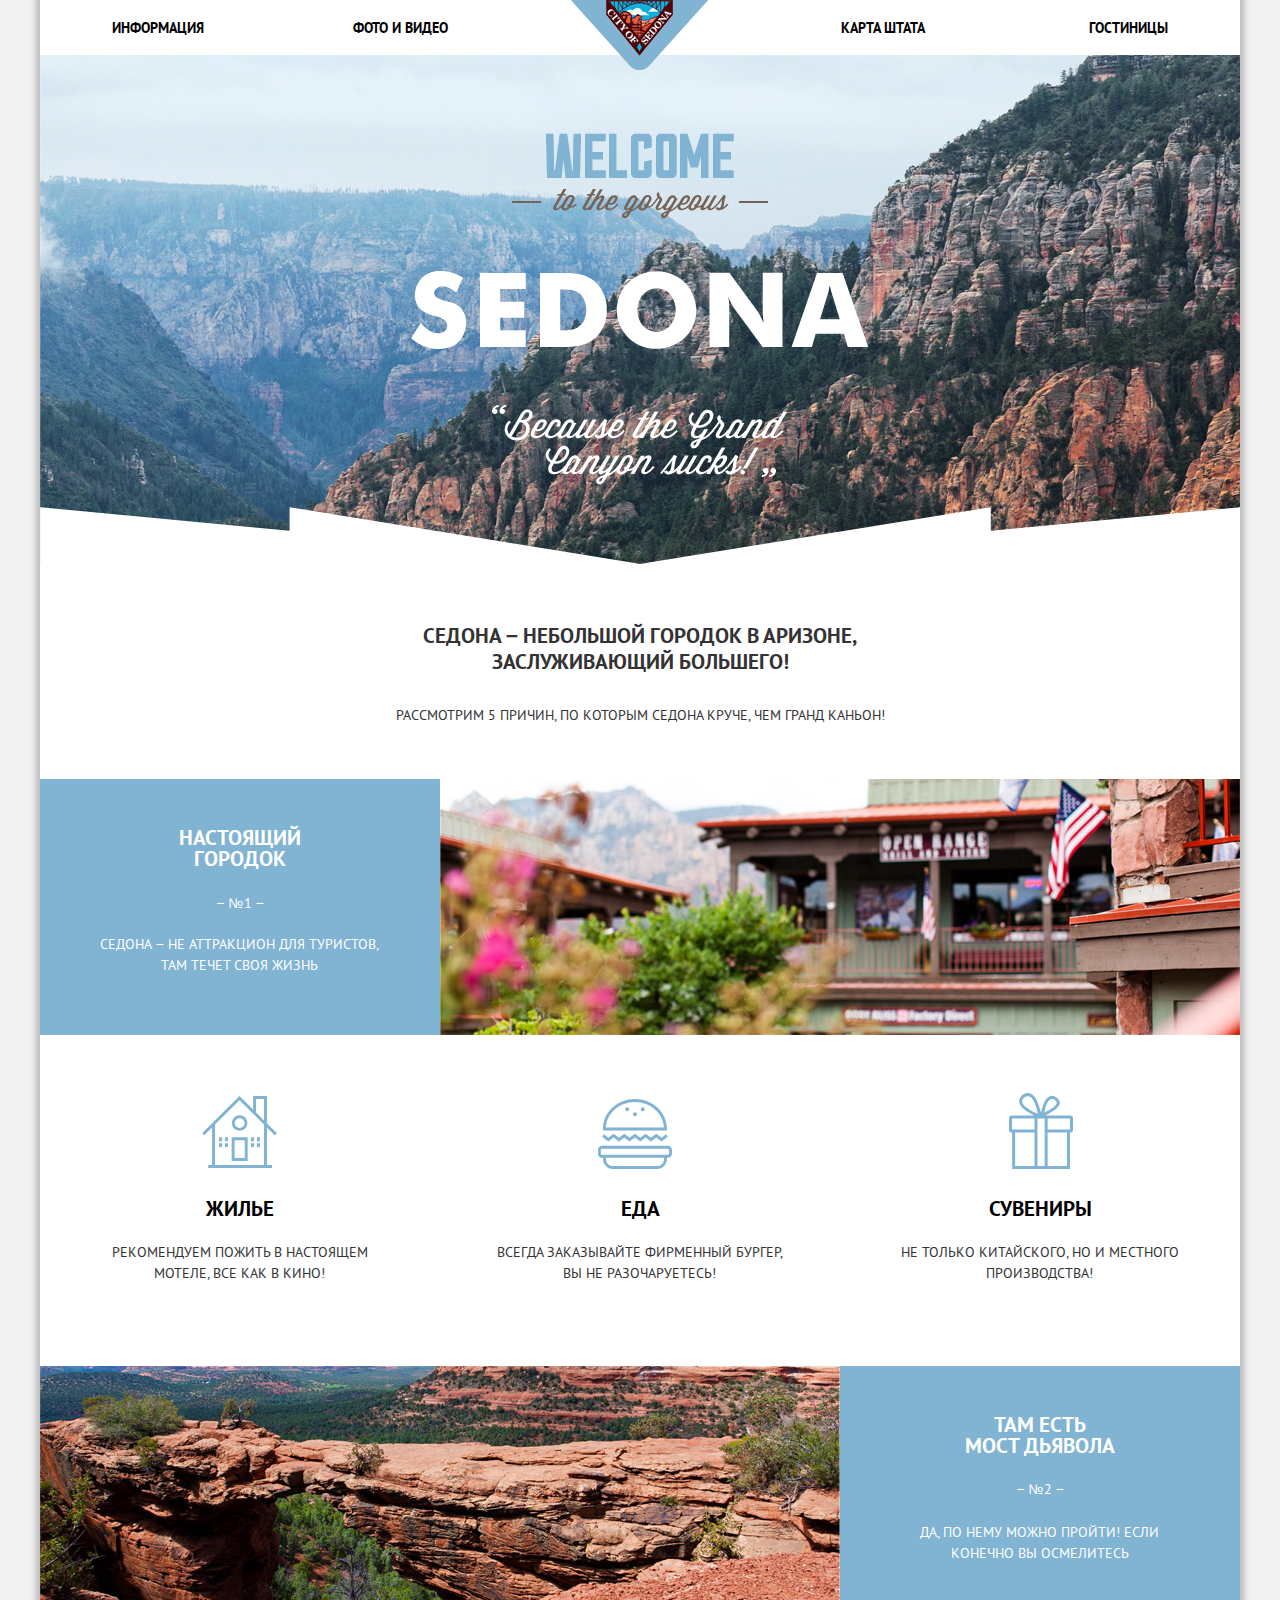
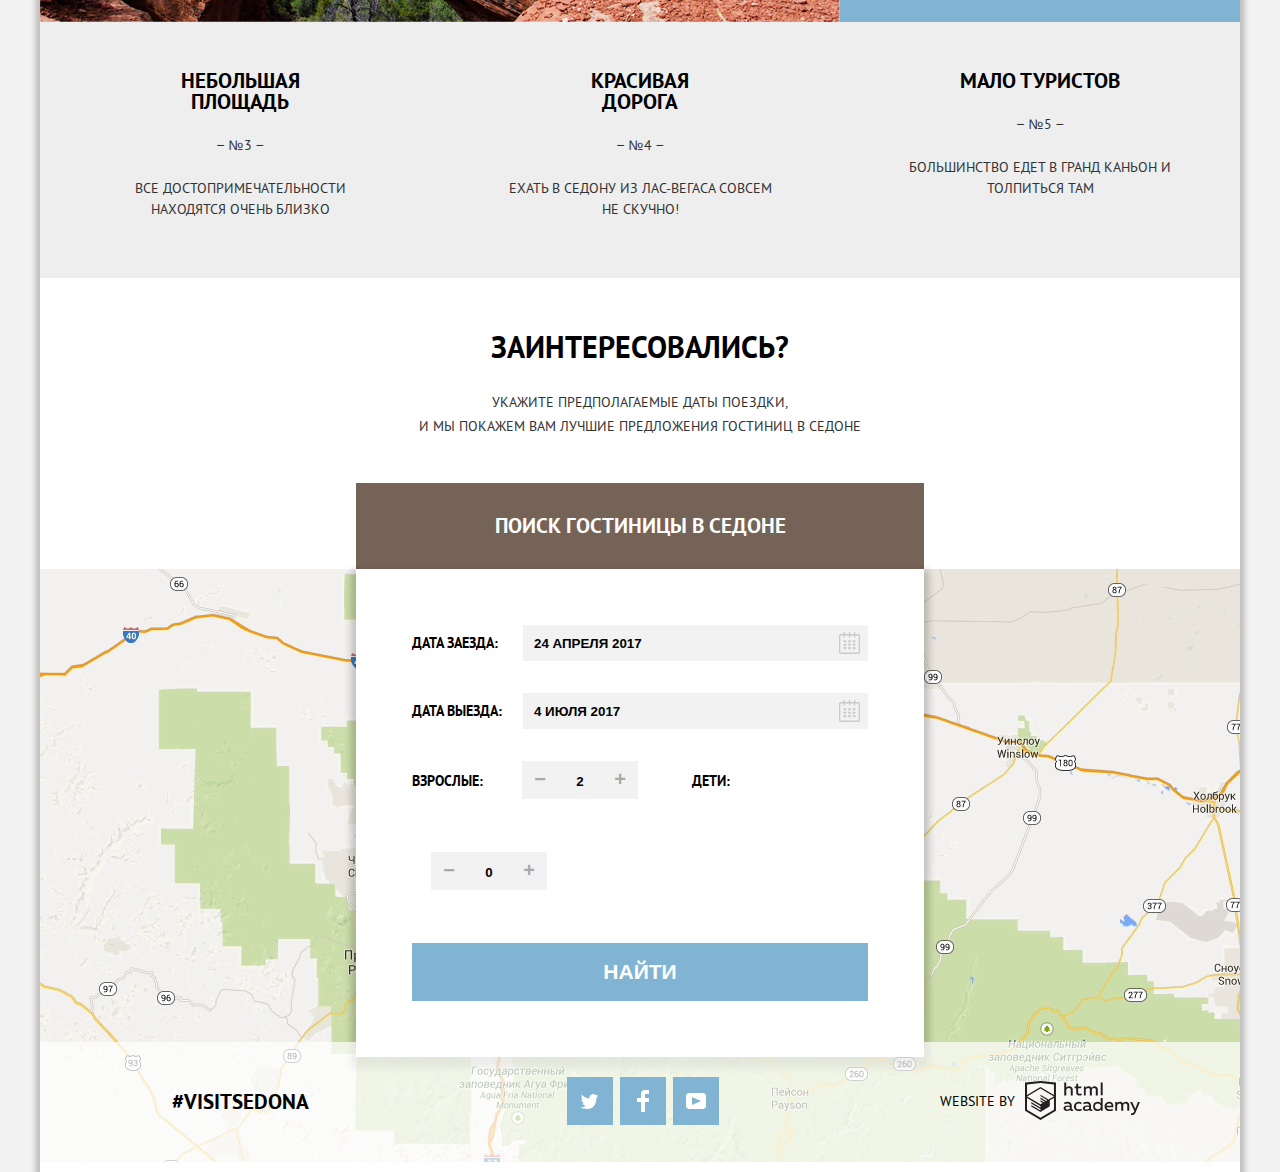
==== index.html @ 1b9cdab5 "Карта" ====
<!DOCTYPE html>
<html lang="ru">
    <head>
        <meta charset="utf-8">
        <title>HTML Academy: Седона</title>
        <link rel="stylesheet" type="text/css" href="css/normalize.css">
        <link rel="stylesheet" type="text/css" href="css/style.css">
    </head>
    <body>
        <div class="container">
            <header class="main-header">
                <div class="wraper">
                    <img src="img/logo.png" alt="Sedona" width="138" height="70">
                </div>
                <nav class="main-nav">
                    <ul class="nav-list">
        			    <li class="list-item"><a class="main-item" href="#">Информация</a></li>
        			    <li class="list-item"><a class="main-item" href="#">Фото и видео</a></li>
        			    <li class="list-item"><a class="main-item" href="#">Карта штата</a></li>
        			    <li class="list-item"><a class="main-item" href="hotels.html">Гостиницы</a></li>
        		    </ul>
        	    </nav>
            </header>
            <main class="main-content">
                <article class="welcome">
                    <h1 class="visually-hidden">Sedona</h1>      
                    <img src="img/welcome.png" alt="welcome" width="458" height="352">
                </article>
                <article class="advantage">                           
        	        <section class="sedona">
                        <h3 class="visually-hidden">Town</h3>    
        	            <b>Седона − небольшой городок в Аризоне, заслуживающий большего!</b>
        	            <p>Рассмотрим 5 причин, по которым Седона круче, чем Гранд Каньон!</p>
                    </section>
        	        <section class="advantage-item">
                        <div class="item-content town">
                            <h3 class="caption">Настоящий городок</h3>
        			        <span>− №1 −</span>
        			        <p>Седона − не аттракцион для туристов, там течет своя жизнь</p>
                        </div>
        			    <img src="img/town.jpg" alt="Настоящий городок" width="800" height="256">
                    </section>
                    <section class="advantage-service">
        			    <ul>
        				    <li class="service-item housing">
                                <h3 class="caption">Жилье</h3>
        					    <p>Рекомендуем пожить в настоящем мотеле, все как в кино!</p>
        				    </li>
        				    <li class="service-item food">
                                <h3 class="caption">Еда</h3>
        					    <p>Всегда заказывайте фирменный бургер, вы не разочаруетесь!</p>
        				    </li>
        				    <li class="service-item souvenir">
                                <h3 class="caption">Сувениры</h3>
        					    <p>Не только китайского, но и местного производства!</p>
        				    </li>
        			    </ul>
        		    </section>
                    <section class="advantage-item">
        			    <img src="img/advantage.jpg" alt="Мост дьявола" width="800" height="256">
                        <div class="item-content bridge">
        			        <h3 class="caption">Там есть<br>
                             мост дьявола</h3>
        			        <span>− №2 −</span>
        			        <p>Да, по нему можно пройти! Если конечно вы осмелитесь</p>
                        </div>
        		    </section>
                    <section class="advantages-list">
                        <ul class="advantages-list">
        			        <li class="item-content item-list">
        				        <h3 class="caption">Небольшая площадь</h3>
        				        <span>− №3 −</span>
        				        <p class="area">Все достопримечательности находятся очень близко</p>
        			        </li>
        			        <li class="item-content item-list">
        				        <h3 class="caption">Красивая дорога</h3>
        				        <span>− №4 −</span>
        				        <p class="road">Ехать в Седону из Лас-Вегаса совсем не скучно!</p>
        			        </li>
        			        <li class="item-content item-list">
        				        <h3 class="caption tourist">Мало туристов</h3>
        				        <span>− №5 −</span>
        				        <p>Большинство едет в Гранд Каньон и толпиться там</p>
        			        </li>
        		        </ul>
        	        </section>
                </article>
        	    <article class="form">
                    <section class="headline">
        	            <h2 class="title">Заинтересовались?</h2>
        		        <p class="form-description">Укажите предполагаемые даты поездки,<br>
                         и мы покажем вам лучшие предложения гостиниц в Седоне</p>
        		        <a href="#" class="btn btn-brown">Поиск гостиницы в Седоне</a>
                    </section>
                    <section class="map">
                        <h2 class="visually-hidden">Карта</h2>
                        <img src="img/map.jpg" alt="Карта Седоны" width="1200" height="593">
                        <iframe src="https://www.google.com/maps/embed?pb=!1m18!1m12!1m3!1d498362.2947334583!2d-111.98609752236113!3d34.85641045061852!2m3!1f0!2f0!3f0!3m2!1i1024!2i768!4f13.1!3m3!1m2!1s0x872da132f942b00d%3A0x5548c523fa6c8efd!2z0KHQtdC00L7QvdCwLCDQkNGA0LjQt9C-0L3QsCA4NjMzNiwg0KHQqNCQ!5e0!3m2!1sru!2sru!4v1504640515507" width="1200" height="593" frameborder="0" style="border:0" allowfullscreen></iframe>
                    </section>
                   <section class="form-search form-open">
        		        <form method="post" action="#">
        			        <p class="date date-on">
        				        <label for="date-on">Дата заезда: </label>
        				        <input class="field" type="text" name="date-on" id="date-on" placeholder="24 апреля 2017"> 
                                <button class="calendar"><span class="visually-hidden">Календарь</span></button>
        			        </p>
        			        <p class="date date-off">
        				        <label for="date-off">Дата выезда: </label>
        				        <input class="field" type="text" name="date-off" id="date-off" placeholder="4 июля 2017">
                                <button class="calendar"><span class="visually-hidden">Календарь</span></button>
        			        </p>
        			        <div class="form-people">
        				        <label for="grownups">Взрослые: </label>
                                <fieldset class="wraper-push">
                                    <button class="push" type="button">−</button>
        				            <input class="field" type="text" name="grownups" id="grownups" placeholder="2">
                                    <button class="push" type="button">+</button>
                                </fieldset>
        				        <label class="baby" for="children">Дети: </label>
                                <fieldset class="wraper-push push-child">
                                    <button class="push" type="button">−</button>
        				            <input class="field" type="text" name="children" id="children" placeholder="0">
                                    <button class="push" type="button">+</button>
                                </fieldset>
        			            <input class="btn btn-blue" type="submit" name="button" value="Найти">
                            </div>
        		        </form>
                    </section>
        	    </article>
            </main>
            <footer class="main-footer">
                <span class="visit">#VisitSedona</span>
            	<ul class="social">
            		<li><a href="#" class="social-item btn-tw"><span class="visually-hidden">Twitter</span></a></li>
            		<li><a href="#" class="social-item btn-fb"><span class="visually-hidden">Facebook</span></a></li>
            		<li><a href="#" class="social-item btn-yt"><span class="visually-hidden">Youtube</span></a></li>
            	</ul>
                <p class="academy">
        	        <span class="web">Website by</span>
        	        <a href="https://htmlacademy.ru/intensive/htmlcss"><span class="visually-hidden">HTML Academy</span></a>
                </p>
            </footer>
        </div>
        <script type="text/javascript" src="js/script.js"></script>
    </body>
</html>
---- css/style.css ----
@font-face { 
  font-family: "PT Sans"; 
  src: url("../fonts/ptsans.woff2") format("woff2"), url("../fonts/ptsans.woff") format("woff"); 
  font-weight: normal; 
  font-style: normal; 
}

@font-face { 
  font-family: "PT Sans"; 
  src: url("../fonts/ptsansbold.woff2") format("woff2"), url("../fonts/ptsansbold.woff") format("woff"); 
  font-weight: bold; 
  font-style: normal; 
}

@keyframes open{
	0% {transform: translateX(-2000px);}
	70% {transform: translateX(30px);}
	90% {transform: translateX(-10px);}
	100% {transform: translateX(0px);}
}

@keyframes shake{
	0%, 100% {transform: translateX(0px);}
	10%, 30%, 50%, 70%, 90% {transform: translateX(-10px);}
	20%, 40%, 60%, 80% {transform: translateX(10px);}
}

body {
	margin: 0;
	padding: 0;
	font-size: 14px;
	line-height: 21px;
	color: #333333;
	font-weight: normal;
	font-family: "PT Sans", "Arial", sans-serif;
	background-color: #f2f2f2;
	text-transform: uppercase;
}

.container {
	background-color: #ffffff;
	width: 1200px;
	margin: 0 auto;
	box-shadow: 0 0 5px 5px rgba(0, 1, 1, 0.2);
}

.title {
	font-size: 30px;
	line-height: 36px;
	color: #000000;
	font-weight: bold;
}

.caption {
	font-size: 21px;
	line-height: 21px;
	color: #000000;
	font-weight: bold;
}

.main-header {
	position: relative;
}

.main-header .wraper {
	position: absolute;
	left: 0;
	right: 0;
	margin: 0 auto;
	width: 138px;
	height: 70px;
	z-index: 1;
}

.main-nav .nav-list{
	display: flex;
	flex-wrap: wrap;
	list-style: none;
    font-weight: bold;
    margin: 0px;
    padding: 0 6%;
    line-height: 26px;
}

.main-nav li {
	width: 20%;
	height: 55px;
	display: flex;
	align-items: center;
	flex-shrink: 0;
}

.main-nav li:nth-child(1),
.main-nav li:nth-child(2) {
	justify-content: flex-start;
}

.main-nav li:nth-child(3),
.main-nav li:nth-child(4) {
	justify-content: flex-end;
}

.main-nav li:nth-child(2) {
	margin-right: 20%;
}

.list-item:nth-child(2) .main-item {
	padding-left: 30px;
}

.list-item:nth-child(3) .main-item {
	padding-right: 32px;
}

.main-nav a {
	color: #000000;
	text-decoration: none;
}

.main-nav a:hover {
	color: #81b3d2;
}

.main-nav a:focus {
	color: #b2b2b2;
}

.main-nav a:active {
	color: #9b8d84;
}

.welcome{
	background-image: url("../img/intro.jpg"); 
	background-repeat: no-repeat;
	background-position: 0 -55px;
	display: flex;
	justify-content: center;
	align-items: center;
	position: relative;
	width: 100%;
}

.welcome::after {
	content: "";
	width: 100%;
	height: 59px;
	background-image: url("../img/mask.png");
	background-repeat: no-repeat;
	position: absolute;
    top: 452px;
    left: 0px;
}

.welcome img {
	width: 458px;
	height: 352px;
	padding-top: 78px;
	padding-bottom: 79px;
}

.sedona {
	padding-top: 35px;
	padding-bottom: 37px;
	display: flex;
	flex-direction: column;
	justify-content: center;
	align-items: center;
}

.sedona b {
	font-size: 21px;
	line-height: 26px;
	padding-top: 24px;
	margin-bottom: 13px;
    width: 576px;
	text-align: center;
}

.sedona p {
	width: 576px;
	text-align: center;
	font-size: 14px;
	line-height: 26px;
}

.advantage-item {
	display: flex;
	justify-content: space-between;
}

.item-content {
	width: 314px;
	text-align: center;
	padding: 27px 43px;
}

.item-content .caption {
	width: 175px;	
	margin-left: auto;
	margin-right: auto;
}

.item-content .tourist {
	width: 160px;
}

.item-content p {
	width: 303px;
}

.town .caption {
	padding-bottom: 3px;
}

.town p {
    width: 301px;
    padding-top: 6px;
    padding-left: 6px;
}

.bridge .caption {
	padding-bottom: 2px;
}

.bridge p {
	padding-top: 8px;
	padding-left: 5px;
}

.advantage-service ul {
	display: flex;
	list-style: none;
	margin: 0px;
    padding: 0px;
    padding-bottom: 18px;
}	

.advantage-item {
    color: #ffffff;
    background-color: #81b3d2;
}

.advantage-item img {
	width: 800px;
	height: 256px;
}

.advantage-item .caption {
	color: #ffffff;
}

.advantages-list ul {
	list-style: none;
	margin: 0px;
    padding: 0px;
	display: flex;
	padding-bottom: 17px;
}

.advantages-list {
	background-color: #eeeeee;
}

.item-content .area{
    width: 280px;
    padding-left: 0px;
}

.item-content .road {
	width: 270px;
	padding-left: 0px;
}

.item-list h3{
    padding-bottom: 2px;
}

.item-list p {
	padding-top: 8px;
	margin-left: auto;
	margin-right: auto;
}

.service-item {
	width: 314px;
	text-align: center;
	padding-left: 43px;
	padding-right: 43px;
	padding-top: 142px;
	padding-bottom: 50px;
}

.service-item .caption {
	width: 153px;	
	margin-left: auto;
	margin-right: auto;
}

.service-item p {
	width: 303px;
	padding-top: 2px;
	padding-left: 5px;
}

.housing {
    background-image: url("../img/icon-1.svg");
    background-repeat: no-repeat;
    background-position: 162px 61px;
}

.food {
    background-image: url("../img/icon-3.svg");
    background-repeat: no-repeat;
    background-position: 158px 64px;
}

.souvenir {
    background-image: url("../img/icon-2.svg");
    background-repeat: no-repeat;
    background-position: 169px 58px;
}

.headline {
	width: 576px;
	margin: 0 auto;
	text-align: center;
	padding-top: 26px;
}

.headline p {
	line-height: 24px;
	margin-bottom: 45px;
}

.headline .btn-brown {
	font-size: 21px;
	line-height: 26px;
	display: inline-block;
	width: 568px;
	padding-top: 30px;
	padding-bottom: 30px;
}

.form {
	position: relative;
}

.form-search {
	position: absolute;
	width: 568px;
	top: 291px;
	left: 316px;
	background: #ffffff;
	box-shadow: 0 6px 7px 5px rgba(0, 1, 1, 0.2);
}

.form-search form {
	margin: 56px 56px;
}

.date {
	display: flex;
	justify-content: space-between;
	align-items: center;
	padding-bottom: 4px;
}

.form-search input[type="text"] {
	width: 345px;
	height: 36px;
	margin-right: 0px;
	padding-left: 11px;
	padding-right: 20px;
	margin-left: 15px;
	border: none;
	box-sizing:border-box;
}

.form-search .date-on {
	margin-bottom: 28px;
	position: relative;
}

.date-on input[type="text"] {
	margin-left: 19px;
}

.form-search .date-off {
	margin-bottom: 28px;
	position: relative;
}

.date .field {
	margin-left: 5px;
}

.wraper-push {
	display: inline-block;
	margin: 0;
	padding: 0;
	border: none;
	margin-left: 35px;
	background-color: #f2f2f2;
	height: 38px;
	margin-bottom: 53px;
}

.wraper-push input[type="text"] {
	width: 36px;
	padding: 0;
	margin: 0;
	text-align: center;
	box-sizing:border-box;
}

.push-child {
	margin-left: 19px;
}

.form-people .baby {
	margin-left: 50px;
}

.calendar {
	background-image: url("../img/calendar-gray.svg");
	background-repeat: no-repeat;
	background-color: transparent;
	border: none;
	width: 25px;
	height: 25px;
	position: absolute;
	top: 7px;
	right: 4px;
	outline: none;
	cursor: pointer;
}

.calendar:hover {
	background-image: url("../img/calendar.svg");
	background-repeat: no-repeat;
}

.calendar:focus,
.calendar:active {
	background-image: url("../img/calendar-blue.svg");
	background-repeat: no-repeat;
}

.wraper-push .push {
    background-color: transparent;
    border: none;
    font-weight: bold;
    font-size: 20px;
    color: #a9a9a9;
    width: 36px;
    height: 36px;
}

.form-people button:hover {
	color: #000000;
	cursor: pointer;
}

.form-people button:focus, 
.form-people button:active {
	color: #81b3d2;
}

.form-search .btn-blue {
	font-size: 21px;
	line-height: 26px;
	width: 100%;
	height: 58px;
	border: 1px solid #81b3d2;
}

.map {
	height: 473px;
	position: relative;
}

.map img {
	width: 1200px;
	height: 593px;
}

iframe {
	position: absolute;
	top: 0;
	left: 0;
}

.form-search label {
    color: #000000;
    font-weight: bold;
}

.form-search input::placeholder {
	color: #000000;
	text-transform: uppercase;
}

.btn {
	color: #ffffff;
	text-decoration: none;
	font-weight: bold;
	text-transform: uppercase;
}

.btn-brown {
	background-color: #766357;
}

.btn-brown:hover {
    background-color: #604e43;
}

.btn-brown:focus,
.btn-brown:active {
	background-color: #503e33;
    color: rgba(255, 255, 255, 0.5);
} 

.btn-blue {
	background-color: #81b3d2;
}

.btn-blue:hover {
	background-color: #669ec0;
	cursor: pointer;
}

.btn-blue:focus,
.btn-blue:active {
	background-color: #5496bd;
    color: rgba(255, 255, 255, 0.5);
}

.btn-fb:focus,
.btn-fb:active {
	background-image: url("../img/fb-icon-2.svg");
}

.btn-tw:focus,
.btn-tw:active {
	background-image: url("../img/twitter-2.svg");
}

.btn-yt:focus,
.btn-yt:active {
	background-image: url("../img/youtube-2.svg");
}

.field {
	color: #333333;
	font-weight: bold;
	background-color: #f2f2f2;
}

.field:hover {
	background-color: #ebebeb;
}

.field:focus,
.field:active {
	background-color: #ffffff;
	border: 1px solid #e5e5e5;
	outline: 0;
}

.form-open {
    animation-name: open;
    animation-duration: 0.6s;
}

.form-error {
	animation-name: shake;
    animation-duration: 0.6s;
}

.form-close {
	display: none;
}

.main-footer {
	display: flex;
	justify-content: space-between;
	align-items: center;
	position: relative;
	top: 0;
	left: 0;
	background-color: rgba(255, 255, 255, 0.7);
	padding-top: 25px;
	padding-bottom: 35px;
}

.main-footer .visit {
	color: #000000;
	font-weight: bold;
	font-size: 21px;
	line-height: 26px;
	padding-left: 132px;
}

.social {
	list-style: none;
    font-weight: bold;
    margin: 0px;
    padding: 0px;
	display: flex;
	justify-content: space-between;
	width: 152px;
	padding-left: 47px;
	padding-top: 5px;
}

.social-item {
	display: inline-block;
	width: 46px;
	height: 48px;
}

.social a{
    color: #ffffff;
	text-decoration: none;
	background-color: #81b3d2;
}

.social a:hover {
    background-color: #669ec0;
}

.social a:focus,
.social a:active {
	background-color: #5496bd;
    color: rgba(255, 255, 255, 0.5);
}

.btn-tw {
	background: #81b3d2 url("../img/twitter.svg") no-repeat 50% 50%;
}

.btn-fb {
	background: #81b3d2 url("../img/fb-icon.svg") no-repeat 50% 50%;
}

.btn-yt {
	background: #81b3d2 url("../img/youtube.svg") no-repeat 50% 50%;
}

.academy {
	display: flex;
	width: 211px;
	justify-content: flex-end;
	align-items: center;
	font-size: 14px;
	line-height: 26px;
	
	padding-right: 100px;
	padding-bottom: 1px;
}

.academy .web {
	font-weight: normal;
	color: #000000;
	
}

.academy a {
	display: block;
	width: 115px;
	height: 41px;
	background: url("../img/logo-htmlacademy.svg") no-repeat;
	margin-left: 10px;	
}

.academy a:hover {
	background: url("../img/logo-htmlacademy-blue.svg") no-repeat;
}

.academy a:focus,
.academy a:active {
	background: url("../img/logo-htmlacademy-gray.svg") no-repeat;
}

.visually-hidden {
	position: absolute;
	width: 1px;
	height: 1px;
	margin: -1px;
	border: 0;
	padding: 0;
	white-space: nowrap;
	clip-path: inset(100%);
	clip: rect(0 0 0 0);
	overflow: hidden;
}

/*Hotels*/

.main-nav .active {
    color: #766357;
}

.page .main {
	background-color: #fefefe;
}

.filtering {
	background-image: url("../img/filter.jpg");
	background-repeat: no-repeat;
	background-position: 0 -55px;
	width: 100%;
	padding-bottom: 10px;
}

.filtering-cost {
	width: 395px;
	padding-left: 7px;
}

.filter-item,
.filtering-cost {
	color: #ffffff;
	padding-top: 12px;
}

.filter-item {
	width: 240px;
	align-self: flex-start;

}

.filter-item h3,
.filtering-cost h3 {
	color: #ffffff;
	font-size: 16px;
	line-height: 21px;
}

.complex h3 {
	padding-left: 15px;
}

.filtering-cost h3 {
	padding-left: 6px;
    margin-bottom: 9px;
}

.filtering-price {
	position: relative;
	width: 316px;
	border: 2px solid #ffffff;
	height: 32px;
	margin-bottom: 20px;
	border-radius: 2px;
	font-size: 0;
}

.filtering-price::after {
	content: "";
	width: 2px;
	height: 24px;
	position: absolute;
	top: 50%;
	left: 50%;
	background: #ffffff;
	transform: translate(-50%, -50%);
}

.filtering-price .price-min,
.filtering-price .price-max {
	display: inline-block;
	vertical-align: top;
	font-size: 14px;
	line-height: 32px;
	padding-left: 65px;
	width: 90px;
	cursor: pointer;
}

.filtering-price .price-max {
	padding-left: 60px;
}

.filtering-price input {
	color: inherit;
	font: inherit;
	width: 50px;
	margin: 0;
	border: none;
	outline: 0;
	background: 0;
}

.filtering-range {
	width: 318px;
	position: relative;
	margin-bottom: 34px;
}

.filtering-range .range {
	height: 2px;
	background: rgba(255, 255, 255, 0.3);
}

.filtering-range .bar {
	width: 80%;
	height: 2px;
	background: #ffffff;
}

.range-btn {
	width: 4px;
	height: 4px;
	background: #ababab;
	border: 8px solid #ffffff;
	border-radius: 50%;
	position: absolute;
	top: -9px;
	cursor: pointer;
	box-shadow: 0 2px 1px 0 rgba(0, 1, 1, 0.2);
}

.btn-min {
	left: 0;
}

.btn-max {
    left: 80%;
}

.range-btn:hover {
	background: #ababab;
}

.range-btn:active,
.range-btn:focus {
    background: #ababab;
    transform: scale(1.2);
}

.filtering-btn {
	display: block;
	background-color: transparent;
	border: 2px solid #ffffff;
	padding: 7px 29px;
	border-radius: 2px;
	outline: 0;
	cursor: pointer;
	margin-left: 87px;
	margin-bottom: 0px;
	font-weight: normal;
	text-align: center;
	cursor: pointer;
}

.filtering-btn:hover {
	background-color: #ffffff;
	color: #000000;
}

.label-checkbox {
	position: relative;
	padding-left: 40px;
	cursor: pointer;
}

.label-checkbox input[type="checkbox"] + .indicator {
	position: absolute;
	top: 0;
	left: 0;
	width: 18px;
	height: 18px;
	border: 2px solid #ffffff;
	border-radius: 2px;
}

.label-checkbox input[type="checkbox"]:focus + .indicator {
	outline: thin dotted;
	outline: 5px auto -webkit-focus-ring-color;
}
 
.label-checkbox input[type="checkbox"]:checked + .indicator::before,
.label-checkbox input[type="checkbox"]:checked + .indicator::after {
	content: "";
	position: absolute;
	width: 15px;
	height: 4px;
	background: #ffffff;
	top: 8px;
	left: 1px;
}

.label-checkbox input[type="checkbox"]:checked + .indicator::before {
    transform: rotate(45deg);
    left: 0px;
    width: 11px;
    top: 9px;
}

.label-checkbox input[type="checkbox"]:checked + .indicator::after {
    transform: rotate(-45deg);
    left: 5px;
    width: 20px;
    top: 7px;
}

.label-checkbox input[type="checkbox"]:disabled + .indicator {
	border-color: rgba(255, 255, 255, 0.3);
}

.label-checkbox input[type="checkbox"]:checked:disabled + .indicator::after,
.label-checkbox input[type="checkbox"]:checked:disabled + .indicator::before {
	background: rgba(255, 255, 255, 0.3);
}

.filter-item ul {
	list-style: none;
	margin: 0px;
	padding: 0px;
}

.filter-item li {
	margin-bottom: 22px;
	margin-left: 2px;
	padding-top: 5px;
}

.filter-item .pool-checkbox,
.complex .hotel-checkbox {
	padding-top: 7px;
}

.filter-item .parking-checkbox,
.complex .motel-checkbox {
	padding-top: 4px;
}

.filter-item .wi-fi-checkbox,
.complex .apartment-checkbox {
	padding-top: 2px;
}

.complex li {
	margin-left: 20px;
}

.filtering-cost ul {
	list-style: none;
	margin: 0px;
	padding: 0px;
}

.filtering form {
	padding-left: 70px;
	display: flex;
}

.complex {
	padding-right: 255px;
}

.sorting {
	padding-left: 45px;
	display: flex;
	align-items: center;
}

.sorting-of-type {
	list-style: none;
	margin: 0px;
	padding: 0px;
	display: flex;
	width: 850px;   
}

.sorting-of-type li {
	display: flex;
	height: 85px;
	align-items: center;
	padding-top: 5px;
	justify-content: flex-start;
	
}

.sorting-of-type li:not(.sorting-arrows) {
	width: 80px;
}

.sorting-of-type .sorting-arrows {
	justify-content: flex-end;
	margin: 0 auto;
}

.sorting-of-type li:not(.active) {
	padding-top: 3px;
}

.sorting span {
	color: #000000;
}

.sorting .found {
	font-weight: bold;
	font-size: 21px;
	line-height: 26px;
}

.sorting:not(.found) {
	font-size: 12px;
	line-height: 18px;
}

.sorting .sort {
	padding-top: 2px;
	padding-right: 15px;
}

.sorting-arrows .up{
	position: relative;
	background-image: url("../img/icon-up-dir-gray.svg");
	background-repeat: no-repeat;
	width: 12px;
	height: 10px;
	left: 374px;
    border: none;
}

.sorting-arrows .down {
	position: relative;
	background-image: url("../img/icon-down-dir-gray.svg");
	background-repeat: no-repeat;
	width: 12px;
	height: 10px;
	left: 126px;
	border: none;
}

.sorting-arrows .up:hover {
    background: url("../img/icon-up-dir.svg") no-repeat;
    border: none;
}

.sorting-arrows .down:hover {
    background: url("../img/icon-down-dir.svg") no-repeat;
    border: none;
}

.sorting-arrows .up:focus,
.sorting-arrows .up:active {
    background: url("../img/icon-up-dir-blue.svg") no-repeat;
    border: none;
}

.sorting-arrows .down:focus,
.sorting-arrows .down:active {
	background: url("../img/icon-down-dir-blue.svg") no-repeat;
    border: none;
}

.sorting-arrows .active {
	background: url("../img/icon-down-dir-blue.svg") no-repeat;
}

.sorting-of-type a {
	text-decoration: none;
	color: #cacaca;
	border-bottom: 1px dashed #cacaca;
}

.sorting-of-type a:hover {
	color: #81b3d2;
	border-bottom: 1px dashed #81b3d2;
}

.sorting-of-type a:focus,
.sorting-of-type a:active {
	color: #000000;
	border-bottom: none;
}

.sorting-of-type .active {
	color: #81b3d2;
}

.sorting-arrows a:hover {
	color: #000000;
}

.sorting-arrows a:focus,
.sorting-arrows a:active {
	color: #81b3d2;
}

.sorting-arrows .active {
	color: #81b3d2;
}

.found {
	display: inline-block;
    margin: 0 auto;
}

.sort {
	display: inline-block;
    margin: 0 auto;
}

.sorting-arrows:last-child {
	padding-right: 70px;
}

.hotel {
	border-top: 1px solid #cacaca;
	display: flex;
	align-items: flex-start;
	justify-content: flex-start;
	padding: 0 70px;
	padding-top: 30px;
	padding-bottom: 26px;
}

.hotel .wraper-img {
	height: 90px;
	overflow: hidden;
	padding-left: 1px;
}

.hotel img {
	height: 100%;
}

.hotels {
	display: flex;
	flex-direction: column;
}

.hotels .hotels-villas {
	border-bottom: 1px solid #cacaca;
}

.hotels-btn {
	margin: 0;
	padding: 0;
	margin-top: 14px;
}

.hotels-btn .btn {
	padding: 5px 17px;
}

.hotels-btn .btn-brown {
	margin-left: 2px;
}

.title a {
	color: #000000;
	text-decoration: none;
}

.title a:hover {
	color: #81b3d2;
}

.title a:focus,
.title a:active {
	color: #b2b2b2;
}

.hotels .rating {
	background-color: #f2f2f2;
}

.hotel .title {
	font-size: 21px;
	line-height: 18px;
	margin: 0;
	padding: 0;
	margin-bottom: 7px;
}

.hotel td {
	width: 110px;
}

.parameter {
	width: 363px;
	margin-left: 30px;
}

.score {
	display: flex;
	flex-direction: column;
	align-items: flex-end;
	margin-left: auto;
}

.stars span {
	display: inline-block;
	width: 20px;
	height: 17px;
	background-image: url("../img/star.svg");
	background-repeat: no-repeat;
	margin-bottom: 40px;
}

.score .rating {
    padding: 5px 14px;
}
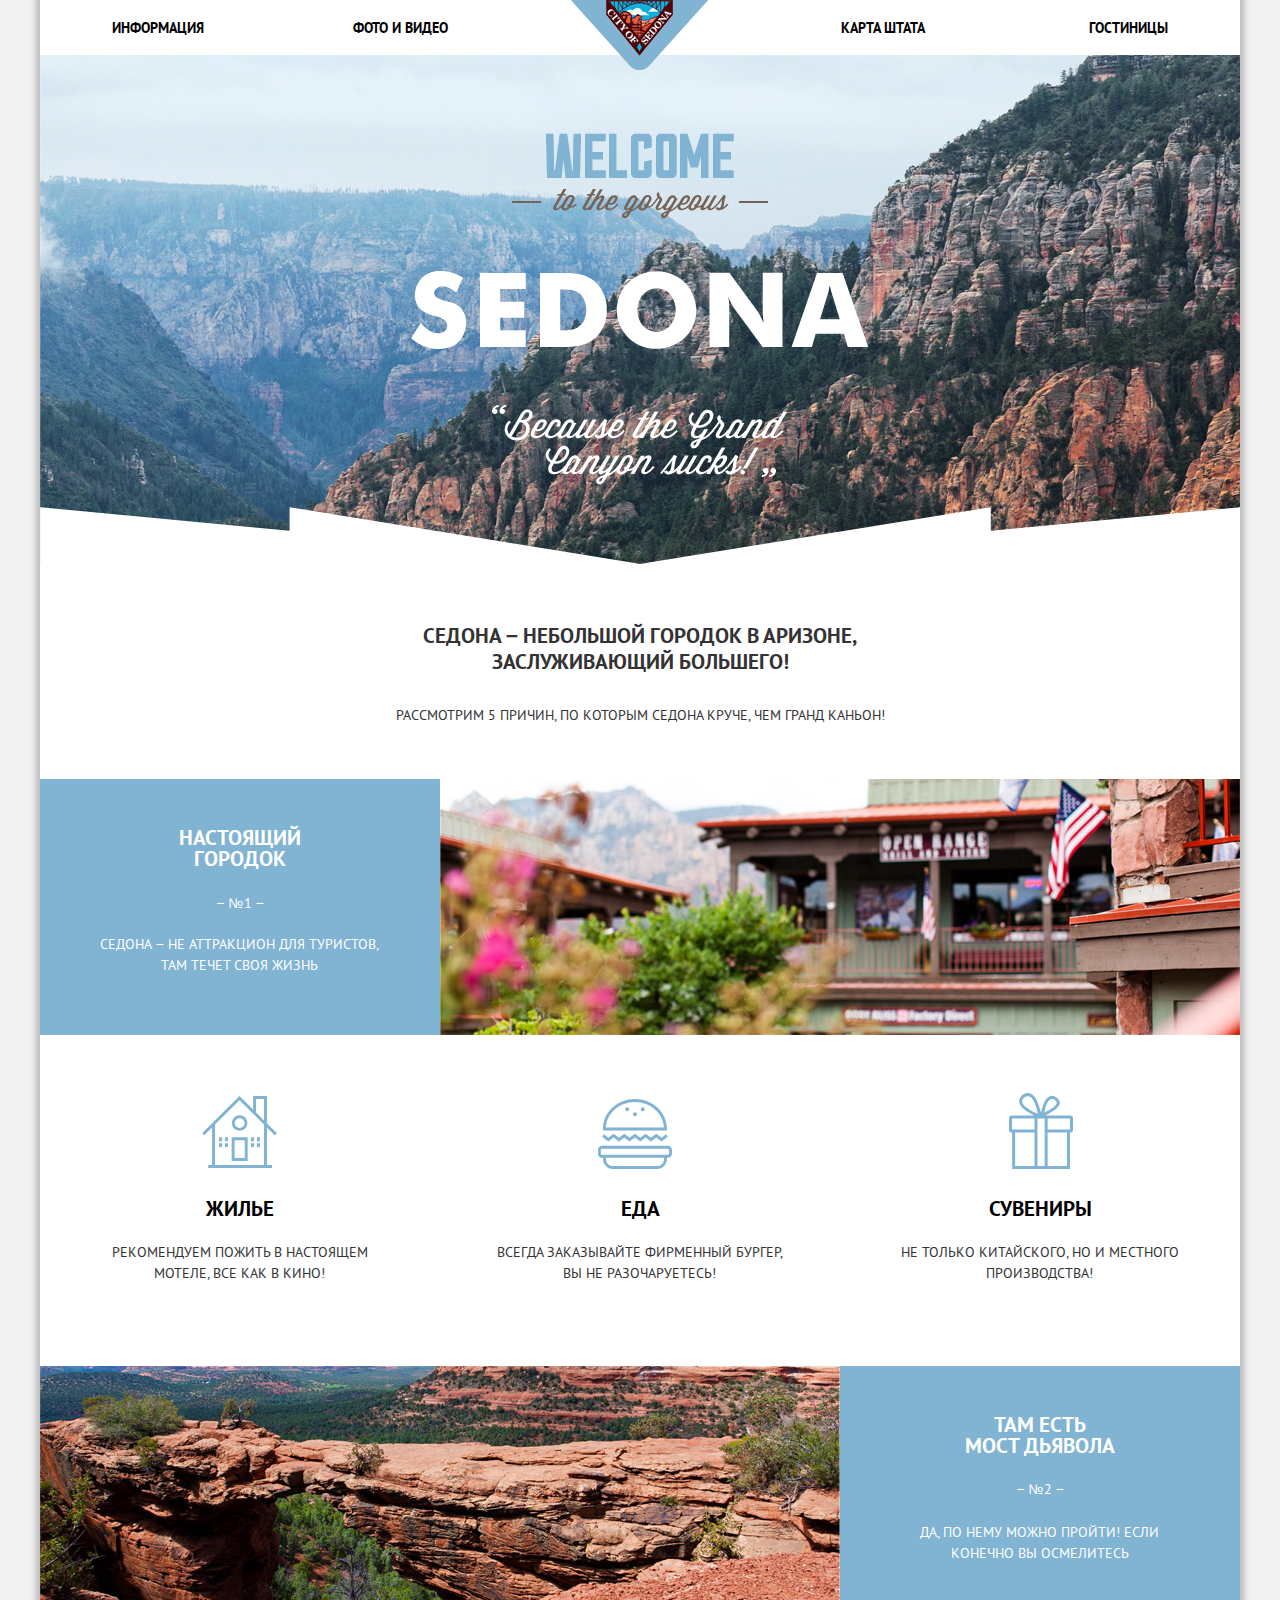
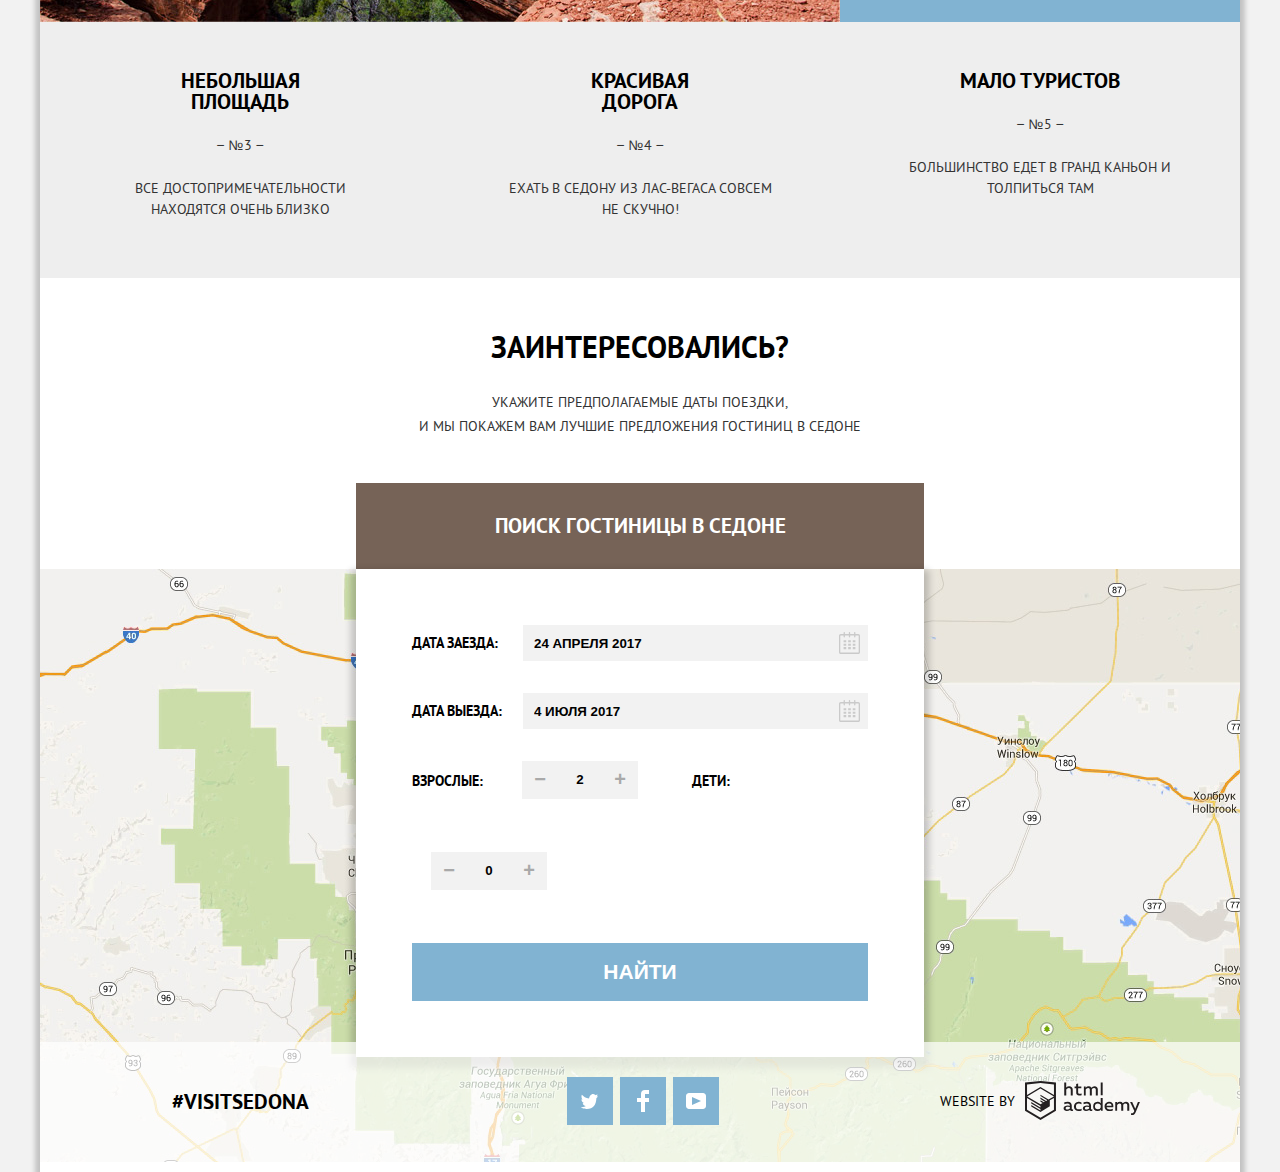
==== commit 061b475b: "Правки" ====
--- a/index.html
+++ b/index.html
@@ -97,8 +97,8 @@
                         <img src="img/map.jpg" alt="Карта Седоны" width="1200" height="593">
                         <iframe src="https://www.google.com/maps/embed?pb=!1m18!1m12!1m3!1d498362.2947334583!2d-111.98609752236113!3d34.85641045061852!2m3!1f0!2f0!3f0!3m2!1i1024!2i768!4f13.1!3m3!1m2!1s0x872da132f942b00d%3A0x5548c523fa6c8efd!2z0KHQtdC00L7QvdCwLCDQkNGA0LjQt9C-0L3QsCA4NjMzNiwg0KHQqNCQ!5e0!3m2!1sru!2sru!4v1504640515507" width="1200" height="593" frameborder="0" style="border:0" allowfullscreen></iframe>
                     </section>
-                   <section class="form-search form-open">
-        		        <form method="post" action="#">
+                   <section class="form-search">
+        		        <form method="post" action="https://echo.htmlacademy.ru/">
         			        <p class="date date-on">
         				        <label for="date-on">Дата заезда: </label>
         				        <input class="field" type="text" name="date-on" id="date-on" placeholder="24 апреля 2017"> 
--- a/css/style.css
+++ b/css/style.css
@@ -336,6 +336,7 @@
 	font-size: 21px;
 	line-height: 26px;
 	display: inline-block;
+	vertical-align: top;
 	width: 568px;
 	padding-top: 30px;
 	padding-bottom: 30px;
@@ -396,6 +397,7 @@
 
 .wraper-push {
 	display: inline-block;
+	vertical-align: baseline;
 	margin: 0;
 	padding: 0;
 	border: none;
@@ -411,6 +413,8 @@
 	margin: 0;
 	text-align: center;
 	box-sizing:border-box;
+	display: inline-block;
+	vertical-align: top;
 }
 
 .push-child {
@@ -616,6 +620,7 @@
 
 .social-item {
 	display: inline-block;
+	vertical-align: baseline;
 	width: 46px;
 	height: 48px;
 }
@@ -1099,11 +1104,13 @@
 
 .found {
 	display: inline-block;
+	vertical-align: top;
     margin: 0 auto;
 }
 
 .sort {
 	display: inline-block;
+	vertical-align: top;
     margin: 0 auto;
 }
 
@@ -1198,6 +1205,7 @@
 
 .stars span {
 	display: inline-block;
+	vertical-align: baseline;
 	width: 20px;
 	height: 17px;
 	background-image: url("../img/star.svg");
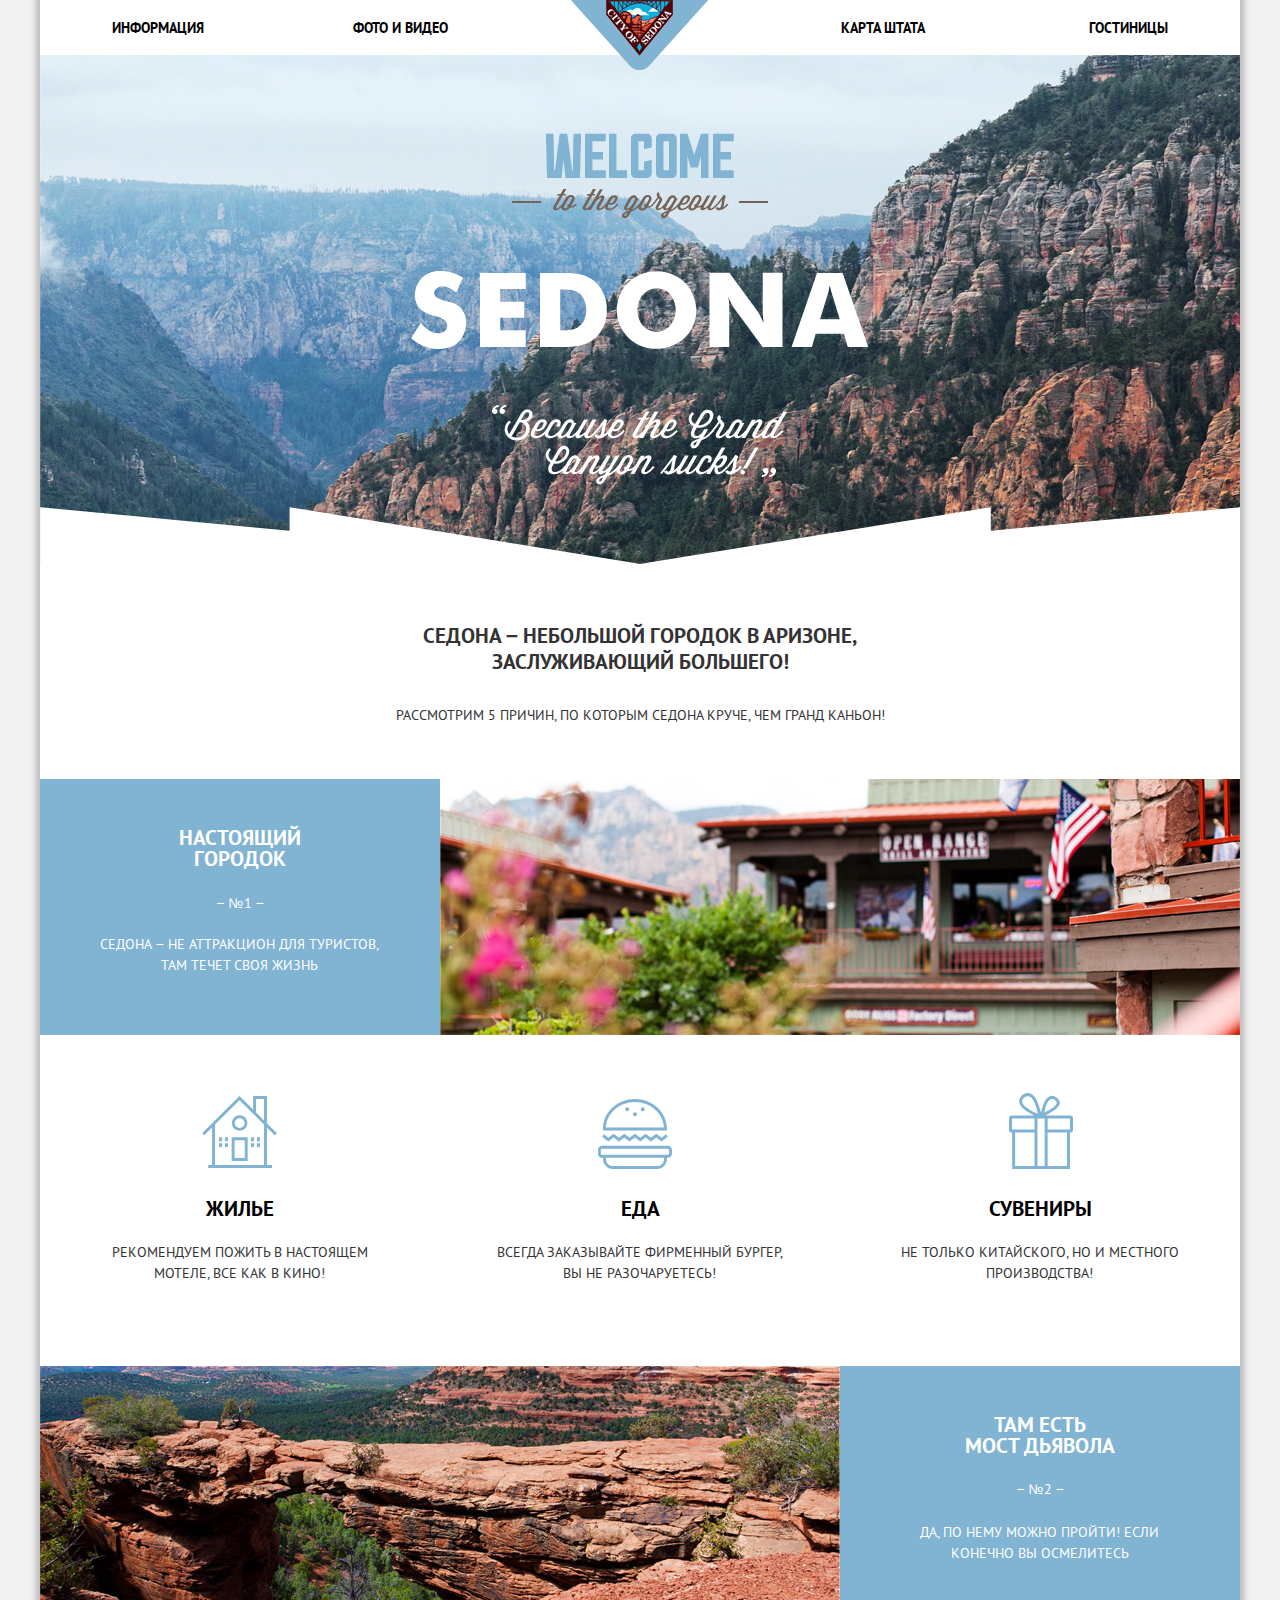
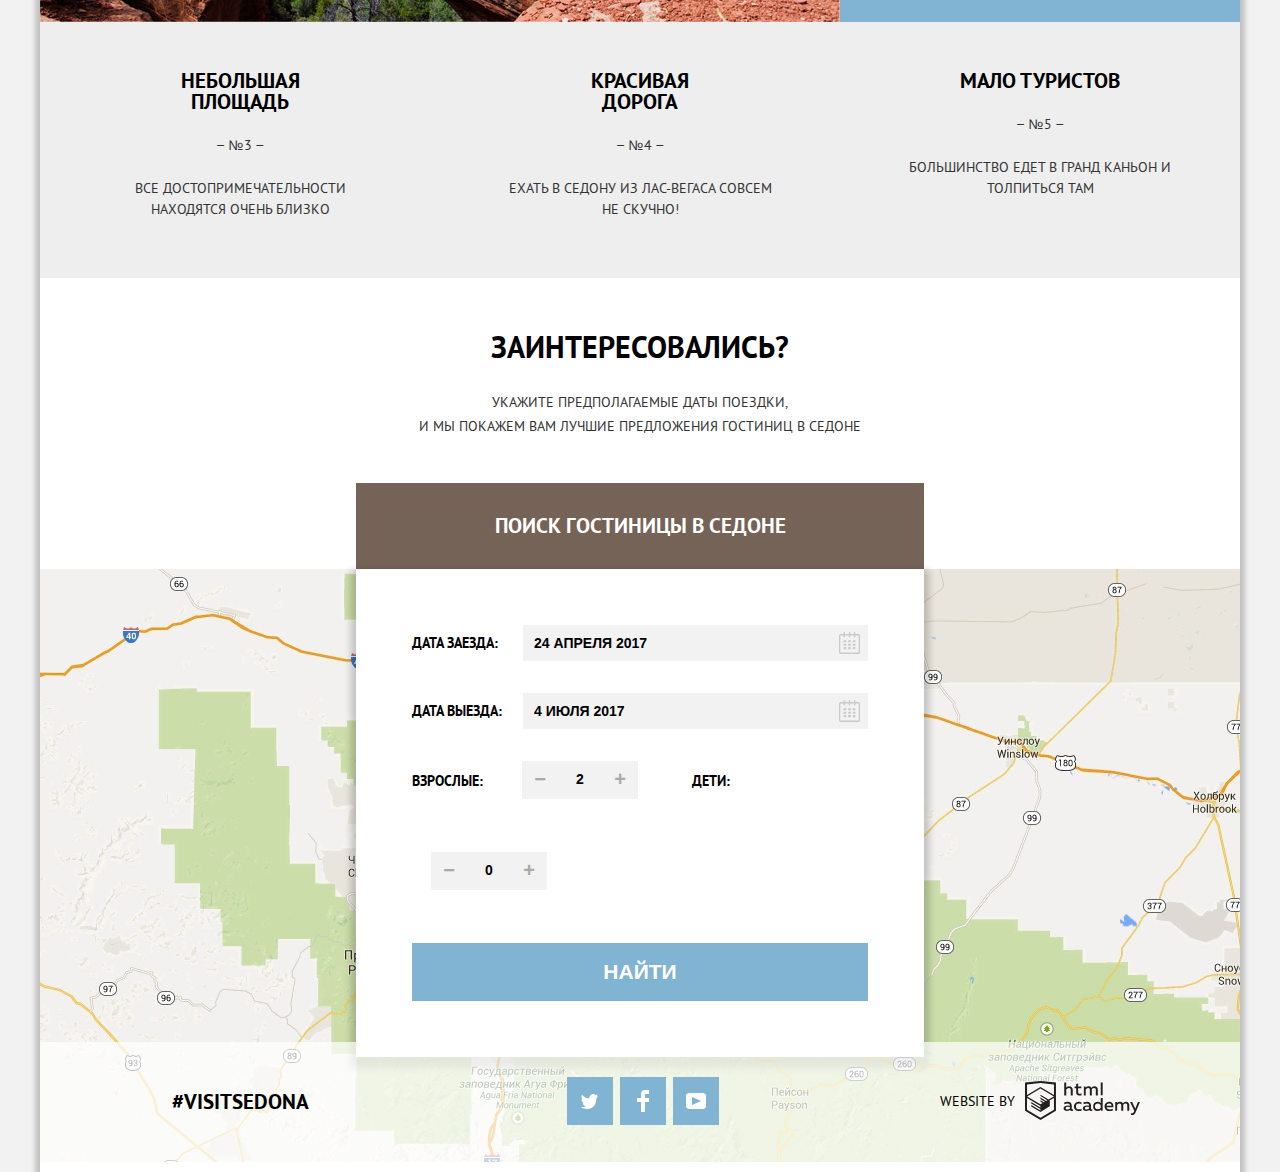
==== commit b03d5568: "Правки" ====
--- a/index.html
+++ b/index.html
@@ -4,7 +4,7 @@
         <meta charset="utf-8">
         <title>HTML Academy: Седона</title>
         <link rel="stylesheet" type="text/css" href="css/normalize.css">
-        <link rel="stylesheet" type="text/css" href="css/style.css">
+        <link rel="stylesheet" type="text/css" href="css/style-min.css">
     </head>
     <body>
         <div class="container">
@@ -95,7 +95,7 @@
                     <section class="map">
                         <h2 class="visually-hidden">Карта</h2>
                         <img src="img/map.jpg" alt="Карта Седоны" width="1200" height="593">
-                        <iframe src="https://www.google.com/maps/embed?pb=!1m18!1m12!1m3!1d498362.2947334583!2d-111.98609752236113!3d34.85641045061852!2m3!1f0!2f0!3f0!3m2!1i1024!2i768!4f13.1!3m3!1m2!1s0x872da132f942b00d%3A0x5548c523fa6c8efd!2z0KHQtdC00L7QvdCwLCDQkNGA0LjQt9C-0L3QsCA4NjMzNiwg0KHQqNCQ!5e0!3m2!1sru!2sru!4v1504640515507" width="1200" height="593" frameborder="0" style="border:0" allowfullscreen></iframe>
+                        <iframe src="https://www.google.com/maps/embed?pb=!1m18!1m12!1m3!1d498362.2947334583!2d-111.98609752236113!3d34.85641045061852!2m3!1f0!2f0!3f0!3m2!1i1024!2i768!4f13.1!3m3!1m2!1s0x872da132f942b00d%3A0x5548c523fa6c8efd!2z0KHQtdC00L7QvdCwLCDQkNGA0LjQt9C-0L3QsCA4NjMzNiwg0KHQqNCQ!5e0!3m2!1sru!2sru!4v1504640515507" width="1200" height="593" style="border:0" allowfullscreen></iframe>
                     </section>
                    <section class="form-search">
         		        <form method="post" action="https://echo.htmlacademy.ru/">
@@ -141,6 +141,7 @@
                 </p>
             </footer>
         </div>
-        <script type="text/javascript" src="js/script.js"></script>
+        <script type="text/javascript" src="js/script-min.js"></script>
     </body>
 </html>
+
--- a/css/style-min.css
+++ b/css/style-min.css
@@ -0,0 +1 @@
+.btn,body{text-transform:uppercase}.form-error,.form-open{animation-duration:.6s}.filtering-price::after,.welcome::after{content:''}.btn,.main-nav a,.social a,.sorting-of-type a,.title a{text-decoration:none}@font-face{font-family:'PT Sans';font-weight:400;font-style:normal;src:url(../fonts/ptsans.woff2) format('woff2'),url(../fonts/ptsans.woff) format('woff')}@font-face{font-family:'PT Sans';font-weight:700;font-style:normal;src:url(../fonts/ptsansbold.woff2) format('woff2'),url(../fonts/ptsansbold.woff) format('woff')}@keyframes open{0%{transform:translateX(-2000px)}70%{transform:translateX(30px)}90%{transform:translateX(-10px)}100%{transform:translateX(0)}}@keyframes shake{0%,100%{transform:translateX(0)}10%,30%,50%,70%,90%{transform:translateX(-10px)}20%,40%,60%,80%{transform:translateX(10px)}}body{font-family:'PT Sans',Arial,sans-serif;font-size:14px;font-weight:400;line-height:21px;margin:0;padding:0;color:#333;background-color:#f2f2f2}.btn,.caption,.field,.form-search label,.main-footer .visit,.social,.title,.wraper-push .push{font-weight:700}.container{width:1200px;margin:0 auto;background-color:#fff;box-shadow:0 0 5px 5px rgba(0,1,1,.2)}.title{font-size:30px;line-height:36px;color:#000}.caption{font-size:21px;line-height:21px;color:#000}.main-header{position:relative}.main-header .wraper{position:absolute;z-index:1;right:0;left:0;width:138px;height:70px;margin:0 auto}.main-nav .nav-list{font-weight:700;line-height:26px;display:flex;margin:0;padding:0 6%;list-style:none;flex-wrap:wrap}.main-nav li{display:flex;width:20%;height:55px;align-items:center;flex-shrink:0}.welcome,.welcome::after{width:100%;background-repeat:no-repeat}.main-nav li:nth-child(1),.main-nav li:nth-child(2){justify-content:flex-start}.main-nav li:nth-child(3),.main-nav li:nth-child(4){justify-content:flex-end}.main-nav li:nth-child(2){margin-right:20%}.list-item:nth-child(2) .main-item{padding-left:30px}.list-item:nth-child(3) .main-item{padding-right:32px}.main-nav a{color:#000}.main-nav a:hover{color:#81b3d2}.main-nav a:focus{color:#b2b2b2}.main-nav a:active{color:#9b8d84}.welcome{position:relative;display:flex;background-image:url(../img/intro.jpg);background-position:0 -55px;justify-content:center;align-items:center}.hotels,.sedona{flex-direction:column}.welcome::after{position:absolute;top:452px;left:0;height:59px;background-image:url(../img/mask.png)}.welcome img{width:458px;height:352px;padding-top:78px;padding-bottom:79px}.sedona b,.sedona p{line-height:26px;width:576px;text-align:center}.sedona{display:flex;padding-top:35px;padding-bottom:37px;justify-content:center;align-items:center}.sedona b{font-size:21px;margin-bottom:13px;padding-top:24px}.sedona p{font-size:14px}.advantage-item{display:flex;justify-content:space-between;color:#fff;background-color:#81b3d2}.date,.main-footer{justify-content:space-between}.item-content{width:314px;padding:27px 43px;text-align:center}.item-content .caption{width:175px;margin-right:auto;margin-left:auto}.item-content .tourist{width:160px}.item-content p{width:303px}.town .caption{padding-bottom:3px}.town p{width:301px;padding-top:6px;padding-left:6px}.bridge .caption{padding-bottom:2px}.bridge p{padding-top:8px;padding-left:5px}.advantage-service ul{display:flex;margin:0;padding:0 0 18px;list-style:none}.advantage-item img{width:800px;height:256px}.advantage-item .caption{color:#fff}.advantages-list ul{display:flex;margin:0;padding:0 0 17px;list-style:none}.advantages-list{background-color:#eee}.item-content .area{width:280px;padding-left:0}.item-content .road{width:270px;padding-left:0}.item-list h3{padding-bottom:2px}.item-list p{margin-right:auto;margin-left:auto;padding-top:8px}.service-item{width:314px;text-align:center;padding:142px 43px 50px}.service-item .caption{width:153px;margin-right:auto;margin-left:auto}.service-item p{width:303px;padding-top:2px;padding-left:5px}.housing{background-image:url(../img/icon-1.svg);background-repeat:no-repeat;background-position:162px 61px}.food{background-image:url(../img/icon-3.svg);background-repeat:no-repeat;background-position:158px 64px}.souvenir{background-image:url(../img/icon-2.svg);background-repeat:no-repeat;background-position:169px 58px}.headline{width:576px;margin:0 auto;padding-top:26px;text-align:center}.headline p{line-height:24px;margin-bottom:45px}.headline .btn-brown{font-size:21px;line-height:26px;display:inline-block;width:568px;padding-top:30px;padding-bottom:30px;vertical-align:top}.form{position:relative}.form-search{position:absolute;top:291px;left:316px;width:568px;background:#fff;box-shadow:0 6px 7px 5px rgba(0,1,1,.2)}.calendar,.calendar:hover{background-repeat:no-repeat}.form-search form{margin:56px}.form-search .date-off,.form-search .date-on{position:relative;margin-bottom:28px}.date{display:flex;padding-bottom:4px;align-items:center}.form-search input[type=text]{box-sizing:border-box;width:345px;height:36px;margin-right:0;margin-left:15px;padding-right:20px;padding-left:11px;border:none}.date-on input[type=text]{margin-left:19px}.date .field{margin-left:5px}.wraper-push{display:inline-block;height:38px;margin:0 0 53px 35px;padding:0;vertical-align:baseline;border:none;background-color:#f2f2f2}.calendar,.wraper-push .push{border:none;background-color:transparent}.wraper-push input[type=text]{display:inline-block;box-sizing:border-box;width:36px;margin:0;padding:0;text-align:center;vertical-align:top}.push-child{margin-left:19px}.form-people .baby{margin-left:50px}.calendar{position:absolute;top:7px;right:4px;width:25px;height:25px;cursor:pointer;outline:0;background-image:url(../img/calendar-gray.svg)}.calendar:hover{background-image:url(../img/calendar.svg)}.calendar:active,.calendar:focus{background-image:url(../img/calendar-blue.svg);background-repeat:no-repeat}.wraper-push .push{font-size:20px;width:36px;height:36px;color:#a9a9a9}.form-people button:hover{cursor:pointer;color:#000}.form-people button:active,.form-people button:focus{color:#81b3d2}.form-search .btn-blue{font-size:21px;line-height:26px;width:100%;height:58px;border:1px solid #81b3d2}.map{position:relative;height:473px}.map img{width:1200px;height:593px}iframe{position:absolute;top:0;left:0;border-width:0}.form-search label{color:#000}.form-search input::placeholder{text-transform:uppercase;color:#000}.btn{color:#fff}.btn-brown{background-color:#766357}.btn-brown:hover{background-color:#604e43}.btn-brown:active,.btn-brown:focus{color:rgba(255,255,255,.5);background-color:#503e33}.btn-blue{background-color:#81b3d2}.btn-blue:hover{cursor:pointer;background-color:#669ec0}.btn-blue:active,.btn-blue:focus{color:rgba(255,255,255,.5);background-color:#5496bd}.btn-fb:active,.btn-fb:focus{background-image:url(../img/fb-icon-2.svg)}.btn-tw:active,.btn-tw:focus{background-image:url(../img/twitter-2.svg)}.btn-yt:active,.btn-yt:focus{background-image:url(../img/youtube-2.svg)}.field{color:#333;background-color:#f2f2f2}.field:hover{background-color:#ebebeb}.field:active,.field:focus{border:1px solid #e5e5e5;outline:0;background-color:#fff}.form-open{animation-name:open}.form-error{animation-name:shake}.form-close{display:none}.main-footer{position:relative;top:0;left:0;display:flex;padding-top:25px;padding-bottom:35px;background-color:rgba(255,255,255,.7);align-items:center}.main-footer .visit{font-size:21px;line-height:26px;padding-left:132px;color:#000}.social{display:flex;width:152px;margin:0;padding:5px 0 0 47px;list-style:none;justify-content:space-between}.social-item{display:inline-block;width:46px;height:48px;vertical-align:baseline}.social a{color:#fff;background-color:#81b3d2}.social a:hover{background-color:#669ec0}.social a:active,.social a:focus{color:rgba(255,255,255,.5);background-color:#5496bd}.btn-tw{background:url(../img/twitter.svg) 50% 50% no-repeat #81b3d2}.btn-fb{background:url(../img/fb-icon.svg) 50% 50% no-repeat #81b3d2}.btn-yt{background:url(../img/youtube.svg) 50% 50% no-repeat #81b3d2}.academy{font-size:14px;line-height:26px;display:flex;width:211px;padding-right:100px;padding-bottom:1px;justify-content:flex-end;align-items:center}.academy .web{font-weight:400;color:#000}.academy a{display:block;width:115px;height:41px;margin-left:10px;background:url(../img/logo-htmlacademy.svg) no-repeat}.academy a:hover{background:url(../img/logo-htmlacademy-blue.svg) no-repeat}.academy a:active,.academy a:focus{background:url(../img/logo-htmlacademy-gray.svg) no-repeat}.visually-hidden{position:absolute;overflow:hidden;clip:rect(0 0 0 0);width:1px;height:1px;margin:-1px;padding:0;white-space:nowrap;border:0;clip-path:inset(100%)}.main-nav .active{color:#766357}.page .main{background-color:#fefefe}.filtering{width:100%;padding-bottom:10px;background-image:url(../img/filter.jpg);background-repeat:no-repeat;background-position:0 -55px}.filtering-cost{width:395px;padding-left:7px}.filter-item,.filtering-cost{padding-top:12px;color:#fff}.filter-item{width:240px;align-self:flex-start}.filter-item h3,.filtering-cost h3{font-size:16px;line-height:21px;color:#fff}.complex h3{padding-left:15px}.filtering-cost h3{margin-bottom:9px;padding-left:6px}.filtering-price{font-size:0;position:relative;width:316px;height:32px;margin-bottom:20px;border:2px solid #fff;border-radius:2px}.filtering-price::after{position:absolute;top:50%;left:50%;width:2px;height:24px;transform:translate(-50%,-50%);background:#fff}.filtering-price .price-max,.filtering-price .price-min{font-size:14px;line-height:32px;display:inline-block;width:90px;padding-left:65px;cursor:pointer;vertical-align:top}.filtering-price .price-max{padding-left:60px}.filtering-price input{font:inherit;width:50px;margin:0;color:inherit;border:none;outline:0;background:0}.filtering-range{position:relative;width:318px;margin-bottom:34px}.filtering-range .range{height:2px;background:rgba(255,255,255,.3)}.filtering-range .bar{width:80%;height:2px;background:#fff}.range-btn,.range-btn:hover{background:#ababab}.range-btn{position:absolute;top:-9px;width:4px;height:4px;cursor:pointer;border:8px solid #fff;border-radius:50%;box-shadow:0 2px 1px 0 rgba(0,1,1,.2)}.btn-min{left:0}.btn-max{left:80%}.range-btn:active,.range-btn:focus{transform:scale(1.2);background:#ababab}.filtering-btn{font-weight:400;display:block;margin-bottom:0;margin-left:87px;padding:7px 29px;cursor:pointer;text-align:center;border:2px solid #fff;border-radius:2px;outline:0;background-color:transparent}.filtering-btn:hover{color:#000;background-color:#fff}.label-checkbox{position:relative;padding-left:40px;cursor:pointer}.label-checkbox input[type=checkbox]+.indicator{position:absolute;top:0;left:0;width:18px;height:18px;border:2px solid #fff;border-radius:2px}.label-checkbox input[type=checkbox]:focus+.indicator{outline:dotted thin;outline:-webkit-focus-ring-color auto 5px}.label-checkbox input[type=checkbox]:checked+.indicator::after,.label-checkbox input[type=checkbox]:checked+.indicator::before{position:absolute;height:4px;content:'';background:#fff}.label-checkbox input[type=checkbox]:checked+.indicator::before{top:9px;left:0;width:11px;transform:rotate(45deg)}.label-checkbox input[type=checkbox]:checked+.indicator::after{top:7px;left:5px;width:20px;transform:rotate(-45deg)}.label-checkbox input[type=checkbox]:disabled+.indicator{border-color:rgba(255,255,255,.3)}.label-checkbox input[type=checkbox]:checked:disabled+.indicator::after,.label-checkbox input[type=checkbox]:checked:disabled+.indicator::before{background:rgba(255,255,255,.3)}.filter-item ul{margin:0;padding:0;list-style:none}.filter-item li{margin-bottom:22px;margin-left:2px;padding-top:5px}.complex .hotel-checkbox,.filter-item .pool-checkbox{padding-top:7px}.complex .motel-checkbox,.filter-item .parking-checkbox{padding-top:4px}.complex .apartment-checkbox,.filter-item .wi-fi-checkbox{padding-top:2px}.complex li{margin-left:20px}.filtering-cost ul{margin:0;padding:0;list-style:none}.filtering form{display:flex;padding-left:70px}.complex{padding-right:255px}.sorting{display:flex;padding-left:45px;align-items:center}.sorting-of-type{display:flex;width:850px;margin:0;padding:0;list-style:none}.sorting-of-type li{display:flex;height:85px;padding-top:5px;align-items:center;justify-content:flex-start}.sorting-of-type li:not(.sorting-arrows){width:80px}.sorting-arrows .down,.sorting-arrows .up{position:relative;width:12px;height:10px;background-repeat:no-repeat;border:none}.sorting-of-type .sorting-arrows{margin:0 auto;justify-content:flex-end}.sorting-of-type li:not(.active){padding-top:3px}.sorting span{color:#000}.sorting .found{font-size:21px;font-weight:700;line-height:26px}.sorting:not(.found){font-size:12px;line-height:18px}.sorting .sort{padding-top:2px;padding-right:15px}.sorting-arrows .up{left:374px;background-image:url(../img/icon-up-dir-gray.svg)}.sorting-arrows .down{left:126px;background-image:url(../img/icon-down-dir-gray.svg)}.sorting-arrows .up:hover{border:none;background:url(../img/icon-up-dir.svg) no-repeat}.sorting-arrows .down:hover{border:none;background:url(../img/icon-down-dir.svg) no-repeat}.sorting-arrows .up:active,.sorting-arrows .up:focus{border:none;background:url(../img/icon-up-dir-blue.svg) no-repeat}.sorting-arrows .down:active,.sorting-arrows .down:focus{border:none;background:url(../img/icon-down-dir-blue.svg) no-repeat}.sorting-arrows .active{background:url(../img/icon-down-dir-blue.svg) no-repeat}.sorting-of-type a{color:#cacaca;border-bottom:1px dashed #cacaca}.sorting-of-type a:hover{color:#81b3d2;border-bottom:1px dashed #81b3d2}.sorting-of-type a:active,.sorting-of-type a:focus{color:#000;border-bottom:none}.sorting-of-type .active{color:#81b3d2}.sorting-arrows a:hover{color:#000}.sorting-arrows .active,.sorting-arrows a:active,.sorting-arrows a:focus{color:#81b3d2}.found,.sort{display:inline-block;margin:0 auto;vertical-align:top}.hotel,.hotels,.score{display:flex}.sorting-arrows:last-child{padding-right:70px}.hotel{padding:30px 70px 26px;border-top:1px solid #cacaca;align-items:flex-start;justify-content:flex-start}.hotel .wraper-img{overflow:hidden;height:90px;padding-left:1px}.hotel img{height:100%}.hotels .hotels-villas{border-bottom:1px solid #cacaca}.hotels-btn{margin:14px 0 0;padding:0}.hotels-btn .btn{padding:5px 17px}.hotels-btn .btn-brown{margin-left:2px}.title a{color:#000}.title a:hover{color:#81b3d2}.title a:active,.title a:focus{color:#b2b2b2}.hotels .rating{background-color:#f2f2f2}.hotel .title{font-size:21px;line-height:18px;margin:0 0 7px;padding:0}.hotel td{width:110px}.parameter{width:363px;margin-left:30px}.score{flex-direction:column;margin-left:auto;align-items:flex-end}.stars span{display:inline-block;width:20px;height:17px;margin-bottom:40px;vertical-align:baseline;background-image:url(../img/star.svg);background-repeat:no-repeat}.score .rating{padding:5px 14px}